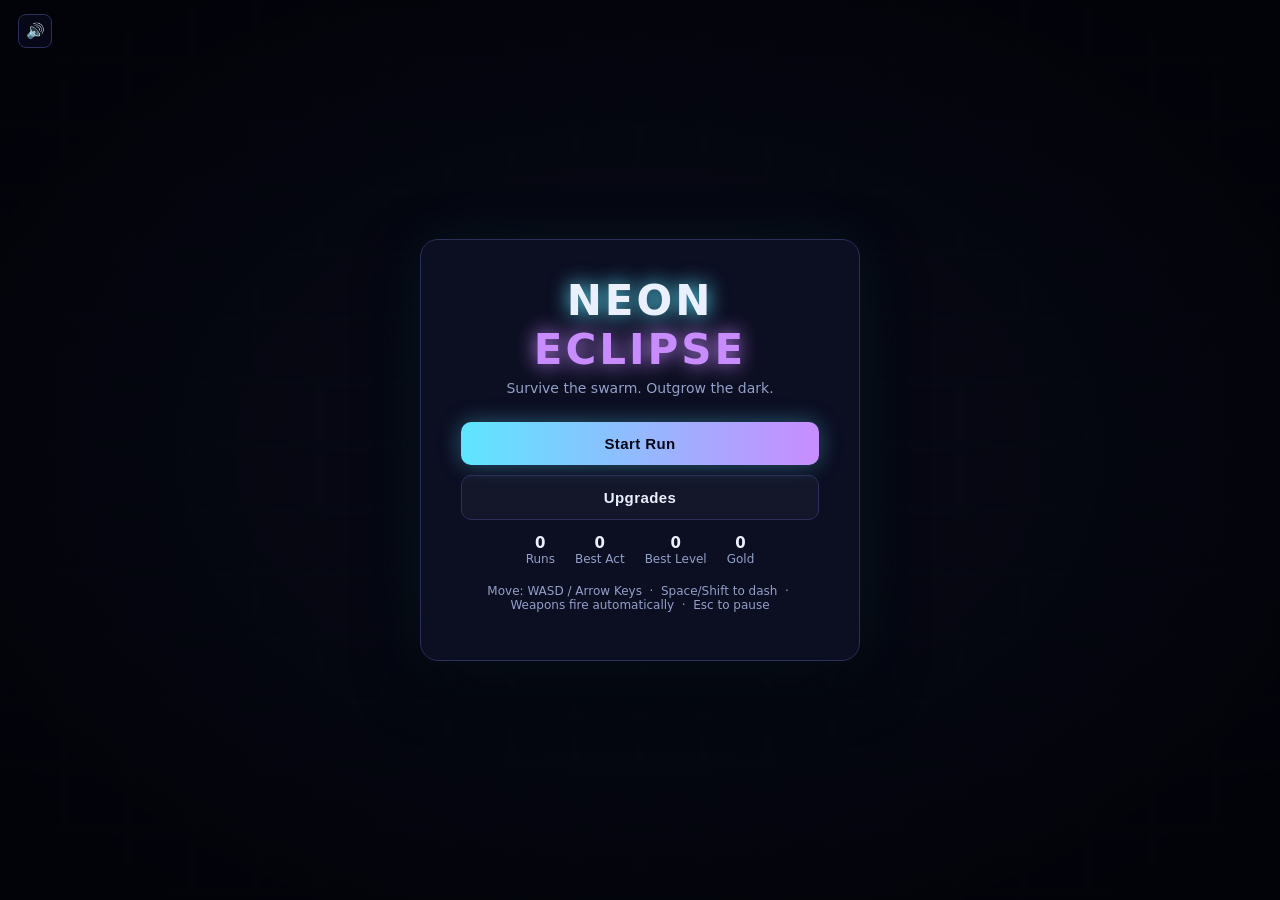
==== index.html @ 11a2ffda "Overhaul into a strategic roguelike: branching run map, elemental damage/status system, item tiers &" ====
<!doctype html>
<html lang="en">
<head>
<meta charset="UTF-8">
<meta name="viewport" content="width=device-width, initial-scale=1, viewport-fit=cover">
<title>Neon Eclipse</title>
<link rel="stylesheet" href="style.css">
</head>
<body>
  <canvas id="game-canvas"></canvas>

  <div id="vignette"></div>

  <!-- ===== HUD (during a run) ===== -->
  <div id="hud" class="hidden">
    <div id="hud-top">
      <div id="hp-wrap" class="bar-wrap">
        <div id="hp-bar" class="bar-fill hp"></div>
        <span id="hp-label" class="bar-label">100 / 100</span>
      </div>
      <div id="timer">0:00</div>
      <div id="gold-counter"><span class="coin">◈</span><span id="gold-val">0</span></div>
    </div>
    <div id="xp-wrap" class="bar-wrap thin">
      <div id="xp-bar" class="bar-fill xp"></div>
    </div>
    <div id="level-badge">Lv 1</div>
    <div id="run-progress" class="hidden"></div>
    <div id="weapon-tray"></div>
  </div>

  <div id="boss-banner" class="hidden"></div>
  <div id="kill-counter" class="hidden"></div>

  <!-- ===== Main Menu ===== -->
  <div id="screen-menu" class="screen">
    <div class="menu-card">
      <h1 class="title">NEON <span>ECLIPSE</span></h1>
      <p class="subtitle">Survive the swarm. Outgrow the dark.</p>
      <div class="menu-buttons">
        <button id="btn-play" class="btn btn-primary">Start Run</button>
        <button id="btn-shop" class="btn">Upgrades</button>
      </div>
      <div class="menu-stats" id="menu-stats"></div>
      <p class="controls-hint">Move: WASD / Arrow Keys &nbsp;·&nbsp; Space/Shift to dash &nbsp;·&nbsp; Weapons fire automatically &nbsp;·&nbsp; Esc to pause</p>
    </div>
  </div>

  <!-- ===== Character Select ===== -->
  <div id="screen-characters" class="screen hidden">
    <div class="menu-card wide">
      <h2>Choose your survivor</h2>
      <div id="character-list" class="character-list"></div>
      <button id="btn-back-chars" class="btn btn-ghost">Back</button>
    </div>
  </div>

  <!-- ===== Meta Shop ===== -->
  <div id="screen-shop" class="screen hidden">
    <div class="menu-card wide">
      <h2>Upgrades <span class="gold-title"><span class="coin">●</span><span id="shop-gold">0</span></span></h2>
      <div id="shop-list" class="shop-list"></div>
      <button id="btn-back-shop" class="btn btn-ghost">Back</button>
    </div>
  </div>

  <!-- ===== Generic choice modal (level-up / node reward / treasure / rest) ===== -->
  <div id="screen-choice" class="screen hidden">
    <div class="menu-card wide">
      <h2 id="choice-title">Choose</h2>
      <div id="choice-list" class="choice-list"></div>
    </div>
  </div>

  <!-- ===== Run map (node selection) ===== -->
  <div id="screen-map" class="screen hidden">
    <div class="menu-card wide">
      <h2 id="map-header">Act 1</h2>
      <div id="map-choices" class="node-list"></div>
    </div>
  </div>

  <!-- ===== In-run shop node ===== -->
  <div id="screen-node-shop" class="screen hidden">
    <div class="menu-card wide">
      <h2>Supply Cache <span class="gold-title"><span class="coin">◈</span><span id="node-shop-cores">0</span></span></h2>
      <div id="node-shop-list" class="shop-list"></div>
      <div class="menu-buttons" style="flex-direction:row; gap:10px;">
        <button id="btn-node-shop-reroll" class="btn">Reroll (◈ <span id="node-shop-reroll-cost">15</span>)</button>
        <button id="btn-node-shop-continue" class="btn btn-primary">Continue</button>
      </div>
    </div>
  </div>

  <!-- ===== Pause ===== -->
  <div id="screen-pause" class="screen hidden">
    <div class="menu-card">
      <h2>Paused</h2>
      <div class="menu-buttons">
        <button id="btn-resume" class="btn btn-primary">Resume</button>
        <button id="btn-quit" class="btn btn-ghost">Quit to Menu</button>
      </div>
    </div>
  </div>

  <!-- ===== Game Over / Victory ===== -->
  <div id="screen-end" class="screen hidden">
    <div class="menu-card">
      <h2 id="end-title">Run Complete</h2>
      <div id="end-stats" class="end-stats"></div>
      <div class="menu-buttons">
        <button id="btn-retry" class="btn btn-primary">Play Again</button>
        <button id="btn-end-menu" class="btn btn-ghost">Main Menu</button>
      </div>
    </div>
  </div>

  <button id="mute-btn" title="Toggle sound">🔊</button>

  <script type="module" src="src/main.js"></script>
</body>
</html>
---- style.css ----
:root {
  --bg: #05060f;
  --panel: #0d1024ee;
  --panel-border: #2a2f5c;
  --cyan: #5ee6ff;
  --purple: #c98cff;
  --pink: #ff5e8a;
  --orange: #ff8a5e;
  --gold: #ffd54a;
  --text: #eaf0ff;
  --text-dim: #93a0c9;
  font-family: 'Segoe UI', system-ui, -apple-system, sans-serif;
}

* { box-sizing: border-box; }

html, body {
  margin: 0;
  padding: 0;
  width: 100%;
  height: 100%;
  background: var(--bg);
  color: var(--text);
  overflow: hidden;
  user-select: none;
  -webkit-user-select: none;
}

#game-canvas {
  position: fixed;
  inset: 0;
  width: 100%;
  height: 100%;
  display: block;
  background: var(--bg);
}

#vignette {
  position: fixed;
  inset: 0;
  pointer-events: none;
  background: radial-gradient(ellipse at center, transparent 45%, rgba(0,0,0,0.55) 100%);
  z-index: 5;
}

.hidden { display: none !important; }

/* ---------- HUD ---------- */
#hud {
  position: fixed;
  top: 0; left: 0; right: 0;
  padding: 14px 18px;
  z-index: 10;
  pointer-events: none;
}

#hud-top {
  display: flex;
  align-items: center;
  gap: 14px;
  max-width: 640px;
  margin: 0 auto 6px;
}

.bar-wrap {
  position: relative;
  flex: 1;
  height: 22px;
  background: rgba(10, 12, 30, 0.75);
  border: 1px solid var(--panel-border);
  border-radius: 11px;
  overflow: hidden;
  box-shadow: 0 0 12px rgba(94, 230, 255, 0.08);
}
.bar-wrap.thin { height: 8px; max-width: 640px; margin: 0 auto; }

.bar-fill {
  height: 100%;
  width: 100%;
  transform-origin: left;
  transition: transform 0.25s ease-out;
}
.bar-fill.hp { background: linear-gradient(90deg, #ff5e8a, #ff8a5e); box-shadow: 0 0 10px #ff5e8a88; }
.bar-fill.xp { background: linear-gradient(90deg, #5ee6ff, #c98cff); box-shadow: 0 0 10px #5ee6ff88; }

.bar-label {
  position: absolute;
  inset: 0;
  display: flex;
  align-items: center;
  justify-content: center;
  font-size: 12px;
  font-weight: 600;
  text-shadow: 0 1px 2px #000;
}

#timer {
  font-variant-numeric: tabular-nums;
  font-weight: 700;
  font-size: 18px;
  letter-spacing: 0.5px;
  text-shadow: 0 0 8px var(--cyan);
  min-width: 56px;
  text-align: center;
}

#gold-counter {
  display: flex;
  align-items: center;
  gap: 5px;
  font-weight: 700;
  color: var(--gold);
  text-shadow: 0 0 6px #ffd54a66;
}
.coin { font-size: 12px; }

#level-badge {
  max-width: 640px;
  margin: 4px auto 0;
  font-size: 12px;
  font-weight: 700;
  color: var(--text-dim);
  letter-spacing: 0.5px;
}

#run-progress {
  max-width: 640px;
  margin: 2px auto 0;
  font-size: 11px;
  font-weight: 700;
  color: var(--purple);
  letter-spacing: 0.5px;
  text-align: right;
}

#weapon-tray {
  position: fixed;
  bottom: 16px;
  left: 50%;
  transform: translateX(-50%);
  display: flex;
  gap: 8px;
  z-index: 10;
}
.weapon-icon {
  width: 42px; height: 42px;
  border-radius: 10px;
  background: rgba(10,12,30,0.8);
  border: 1px solid var(--panel-border);
  display: flex; align-items: center; justify-content: center;
  position: relative;
  box-shadow: 0 0 10px rgba(94,230,255,0.1);
}
.weapon-icon .lvl {
  position: absolute; bottom: -4px; right: -4px;
  background: var(--purple); color: #1a1030;
  font-size: 10px; font-weight: 800;
  border-radius: 8px; padding: 1px 4px;
}
.weapon-icon.evolved { border-color: var(--gold); box-shadow: 0 0 14px #ffd54a99; }

/* ---------- Boss banner / kill counter ---------- */
#boss-banner {
  position: fixed;
  top: 90px; left: 50%;
  transform: translateX(-50%);
  z-index: 12;
  font-size: 26px;
  font-weight: 800;
  letter-spacing: 2px;
  color: var(--pink);
  text-shadow: 0 0 18px var(--pink), 0 0 4px #fff;
  animation: bossIn 0.6s ease-out, bossPulse 1.2s ease-in-out infinite 0.6s;
  pointer-events: none;
}
@keyframes bossIn { from { opacity: 0; transform: translateX(-50%) translateY(-20px) scale(0.8); } to { opacity: 1; transform: translateX(-50%) translateY(0) scale(1); } }
@keyframes bossPulse { 0%,100% { text-shadow: 0 0 18px var(--pink), 0 0 4px #fff; } 50% { text-shadow: 0 0 30px var(--pink), 0 0 8px #fff; } }

#kill-counter {
  position: fixed;
  top: 14px; right: 18px;
  z-index: 10;
  font-size: 12px;
  color: var(--text-dim);
  font-weight: 600;
}

/* ---------- Screens / menus ---------- */
.screen {
  position: fixed;
  inset: 0;
  z-index: 20;
  display: flex;
  align-items: center;
  justify-content: center;
  background: radial-gradient(ellipse at center, rgba(13,16,36,0.4), rgba(2,3,8,0.85));
  backdrop-filter: blur(3px);
  animation: fadeIn 0.25s ease-out;
}
@keyframes fadeIn { from { opacity: 0; } to { opacity: 1; } }

.menu-card {
  background: var(--panel);
  border: 1px solid var(--panel-border);
  border-radius: 18px;
  padding: 36px 40px;
  max-width: 440px;
  width: 90%;
  text-align: center;
  box-shadow: 0 0 60px rgba(94, 230, 255, 0.08), 0 20px 60px rgba(0,0,0,0.5);
}
.menu-card.wide { max-width: 620px; }

.title {
  font-size: 42px;
  font-weight: 800;
  letter-spacing: 3px;
  margin: 0 0 6px;
  color: var(--text);
  text-shadow: 0 0 20px var(--cyan);
}
.title span { color: var(--purple); text-shadow: 0 0 20px var(--purple); }

.subtitle { color: var(--text-dim); margin: 0 0 26px; font-size: 14px; }

h2 { margin: 0 0 20px; font-size: 22px; letter-spacing: 0.5px; }

.menu-buttons { display: flex; flex-direction: column; gap: 10px; margin-bottom: 10px; }

.btn {
  padding: 13px 20px;
  border-radius: 10px;
  border: 1px solid var(--panel-border);
  background: rgba(255,255,255,0.03);
  color: var(--text);
  font-size: 15px;
  font-weight: 700;
  letter-spacing: 0.4px;
  cursor: pointer;
  transition: transform 0.12s ease, box-shadow 0.12s ease, background 0.12s ease;
  pointer-events: all;
}
.btn:hover { transform: translateY(-1px); background: rgba(255,255,255,0.07); }
.btn:active { transform: translateY(0); }
.btn-primary {
  background: linear-gradient(90deg, var(--cyan), var(--purple));
  color: #060714;
  border: none;
  box-shadow: 0 0 22px rgba(94,230,255,0.35);
}
.btn-primary:hover { box-shadow: 0 0 30px rgba(94,230,255,0.55); }
.btn-ghost { background: transparent; color: var(--text-dim); border-color: transparent; margin-top: 6px; }
.btn-ghost:hover { color: var(--text); }

.btn:disabled { opacity: 0.4; cursor: not-allowed; transform: none !important; box-shadow: none !important; }

.controls-hint { color: var(--text-dim); font-size: 12px; margin-top: 18px; }

.menu-stats { display: flex; justify-content: center; gap: 20px; margin: 14px 0 4px; font-size: 12px; color: var(--text-dim); }
.menu-stats b { color: var(--text); display: block; font-size: 15px; }

/* ---------- Character select ---------- */
.character-list { display: grid; grid-template-columns: repeat(3, 1fr); gap: 12px; margin-bottom: 16px; }
.char-card {
  border: 1px solid var(--panel-border);
  border-radius: 12px;
  padding: 16px 10px;
  cursor: pointer;
  transition: transform 0.12s ease, border-color 0.12s ease;
  pointer-events: all;
}
.char-card:hover { transform: translateY(-3px); border-color: var(--cyan); }
.char-swatch { width: 44px; height: 44px; border-radius: 50%; margin: 0 auto 10px; }
.char-card h3 { margin: 0 0 4px; font-size: 15px; }
.char-card p { margin: 0; font-size: 11px; color: var(--text-dim); }

/* ---------- Shop ---------- */
.shop-list { display: flex; flex-direction: column; gap: 8px; margin-bottom: 16px; max-height: 50vh; overflow-y: auto; }
.shop-row {
  display: flex; align-items: center; justify-content: space-between;
  border: 1px solid var(--panel-border);
  border-radius: 10px;
  padding: 10px 14px;
}
.shop-row-info { text-align: left; }
.shop-row-info b { font-size: 14px; }
.shop-row-info p { margin: 2px 0 0; font-size: 11px; color: var(--text-dim); }
.shop-row-level { font-size: 11px; color: var(--text-dim); margin-right: 10px; white-space: nowrap; }
.shop-buy { min-width: 88px; padding: 8px 10px; font-size: 12px; }

/* ---------- Level-up choices ---------- */
.choice-list { display: flex; flex-direction: column; gap: 10px; }
.choice-card {
  display: flex; align-items: center; gap: 14px;
  border: 1px solid var(--panel-border);
  border-radius: 12px;
  padding: 14px 16px;
  cursor: pointer;
  text-align: left;
  transition: transform 0.12s ease, border-color 0.12s ease, background 0.12s ease;
  pointer-events: all;
  background: rgba(255,255,255,0.02);
}
.choice-card:hover { transform: translateX(4px); border-color: var(--cyan); background: rgba(94,230,255,0.06); }
.choice-icon {
  width: 40px; height: 40px; flex-shrink: 0;
  border-radius: 10px;
  display: flex; align-items: center; justify-content: center;
  font-weight: 800; font-size: 15px;
  background: rgba(255,255,255,0.05);
}
.choice-text b { display: block; font-size: 15px; }
.choice-text .sub { font-size: 11px; color: var(--purple); font-weight: 700; }
.choice-text p { margin: 2px 0 0; font-size: 12px; color: var(--text-dim); }

/* ---------- Run map (node selection) ---------- */
.node-list { display: grid; grid-template-columns: repeat(3, 1fr); gap: 12px; }
.node-card {
  border: 1px solid var(--panel-border);
  border-radius: 12px;
  padding: 20px 12px;
  cursor: pointer;
  text-align: center;
  transition: transform 0.12s ease, border-color 0.12s ease, background 0.12s ease;
  pointer-events: all;
  background: rgba(255,255,255,0.02);
  display: flex; flex-direction: column; align-items: center; gap: 8px;
}
.node-card:hover { transform: translateY(-3px); border-color: var(--cyan); background: rgba(94,230,255,0.06); }
.node-icon {
  width: 44px; height: 44px;
  border-radius: 50%;
  border: 1px solid;
  display: flex; align-items: center; justify-content: center;
  font-weight: 800; font-size: 18px;
}
.node-card b { font-size: 14px; }
.node-type { font-size: 10px; text-transform: uppercase; letter-spacing: 1px; color: var(--text-dim); }

@media (max-width: 560px) {
  .node-list { grid-template-columns: 1fr; }
}

/* ---------- End screen ---------- */
.end-stats { display: grid; grid-template-columns: 1fr 1fr; gap: 10px 20px; margin-bottom: 20px; }
.end-stats div { font-size: 12px; color: var(--text-dim); }
.end-stats b { display: block; font-size: 18px; color: var(--text); }

#mute-btn {
  position: fixed; top: 14px; left: 18px; z-index: 30;
  background: rgba(10,12,30,0.7); border: 1px solid var(--panel-border);
  border-radius: 8px; width: 34px; height: 34px; cursor: pointer; font-size: 15px;
  color: var(--text);
}

@media (max-width: 560px) {
  .character-list { grid-template-columns: repeat(3, 1fr); gap: 8px; }
  .menu-card { padding: 26px 20px; }
  .title { font-size: 32px; }
}
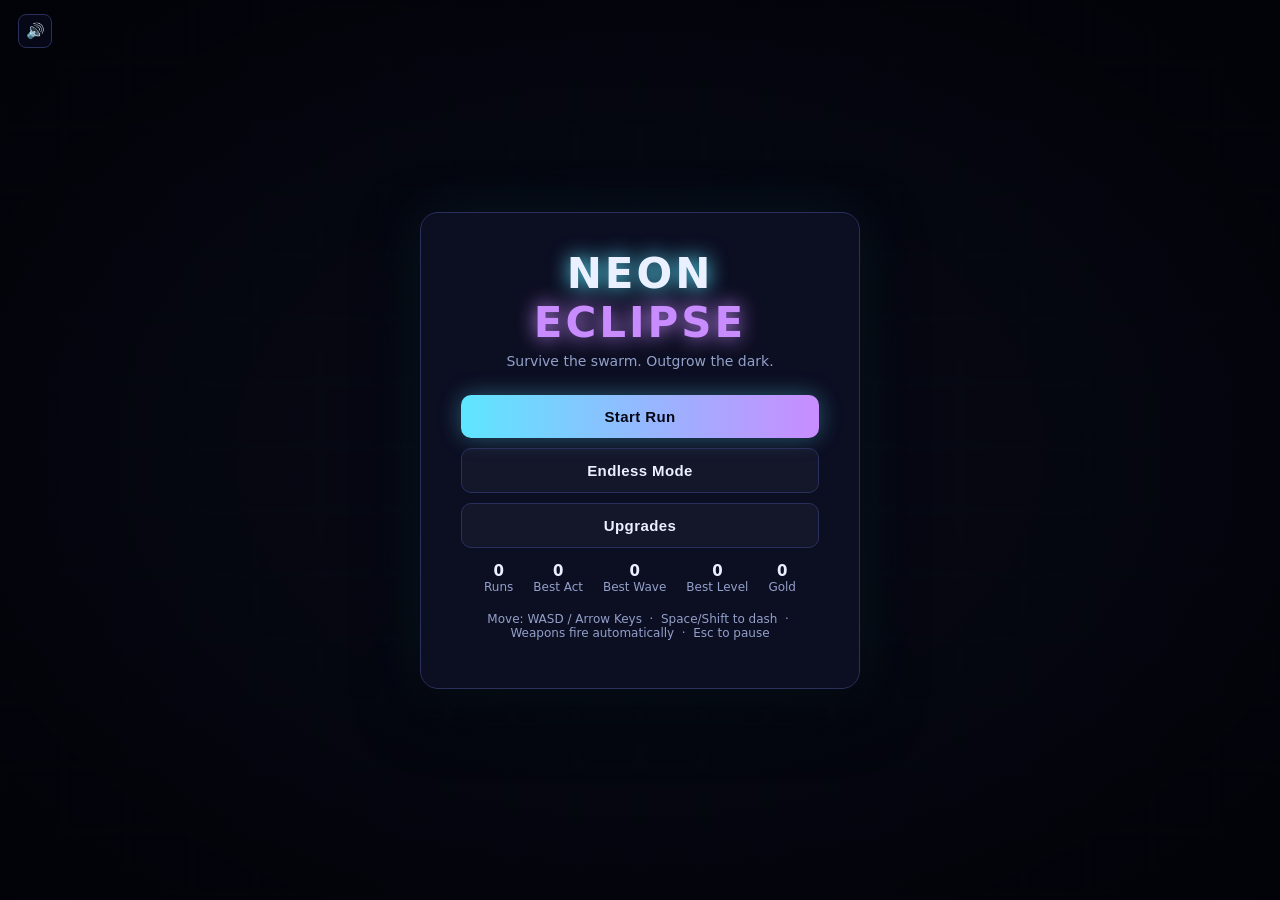
==== commit b6d80a6a: "Add Endless Mode: infinite waves with a between-wave upgrade shop Adds a second run mode alongside t" ====
--- a/index.html
+++ b/index.html
@@ -39,6 +39,7 @@
       <p class="subtitle">Survive the swarm. Outgrow the dark.</p>
       <div class="menu-buttons">
         <button id="btn-play" class="btn btn-primary">Start Run</button>
+        <button id="btn-endless" class="btn">Endless Mode</button>
         <button id="btn-shop" class="btn">Upgrades</button>
       </div>
       <div class="menu-stats" id="menu-stats"></div>
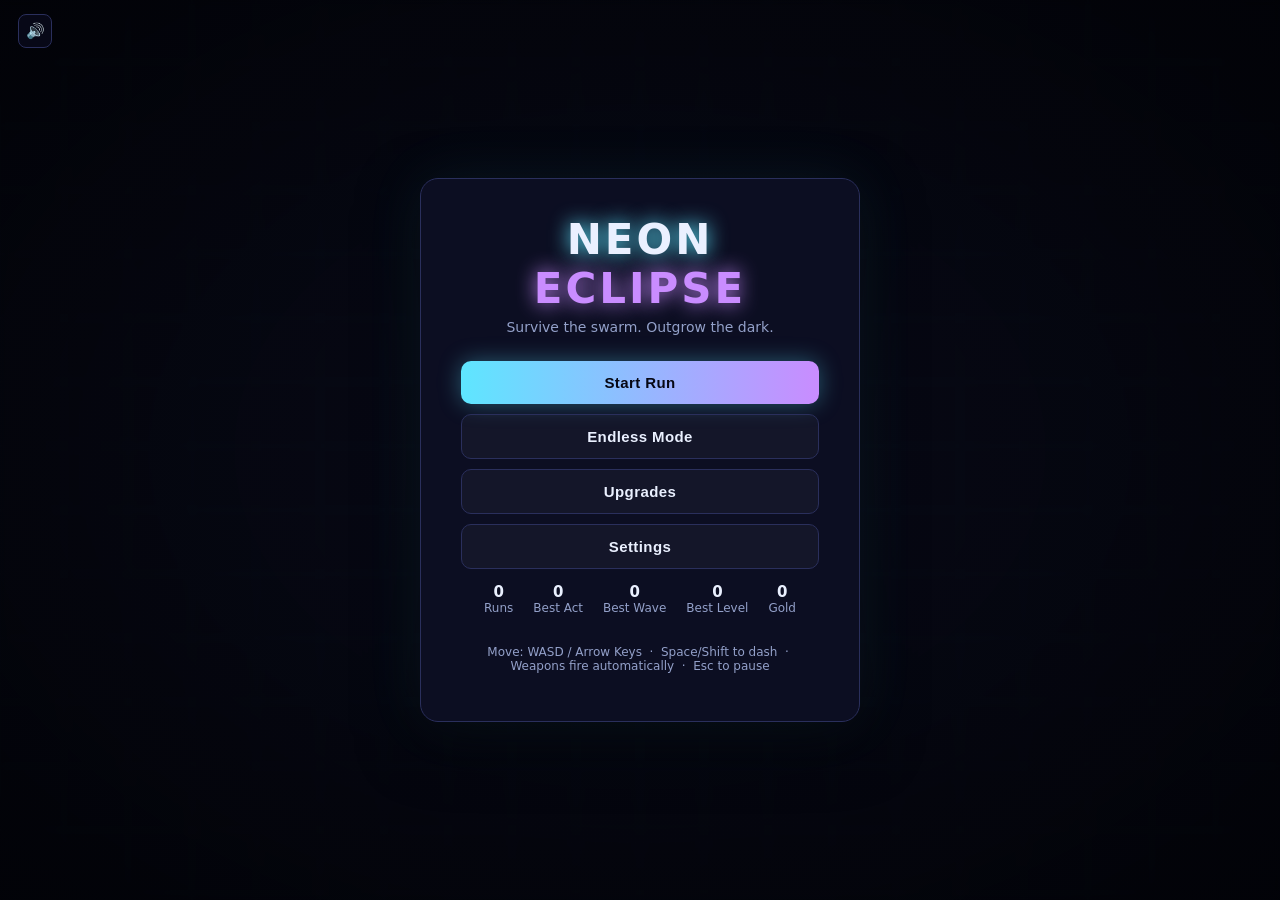
==== commit 19e25a1f: "Scout 20 genre-peer games, list 50 improvements, implement a safe subset Research: docs/genre-scout-" ====
--- a/index.html
+++ b/index.html
@@ -41,8 +41,10 @@
         <button id="btn-play" class="btn btn-primary">Start Run</button>
         <button id="btn-endless" class="btn">Endless Mode</button>
         <button id="btn-shop" class="btn">Upgrades</button>
+        <button id="btn-settings" class="btn">Settings</button>
       </div>
       <div class="menu-stats" id="menu-stats"></div>
+      <div class="history-list" id="menu-history"></div>
       <p class="controls-hint">Move: WASD / Arrow Keys &nbsp;·&nbsp; Space/Shift to dash &nbsp;·&nbsp; Weapons fire automatically &nbsp;·&nbsp; Esc to pause</p>
     </div>
   </div>
@@ -93,12 +95,22 @@
     </div>
   </div>
 
+  <!-- ===== Settings ===== -->
+  <div id="screen-settings" class="screen hidden">
+    <div class="menu-card wide">
+      <h2>Settings</h2>
+      <div id="settings-list" class="settings-list"></div>
+      <button id="btn-back-settings" class="btn btn-ghost">Back</button>
+    </div>
+  </div>
+
   <!-- ===== Pause ===== -->
   <div id="screen-pause" class="screen hidden">
     <div class="menu-card">
       <h2>Paused</h2>
       <div class="menu-buttons">
         <button id="btn-resume" class="btn btn-primary">Resume</button>
+        <button id="btn-pause-settings" class="btn">Settings</button>
         <button id="btn-quit" class="btn btn-ghost">Quit to Menu</button>
       </div>
     </div>
--- a/style.css
+++ b/style.css
@@ -41,7 +41,13 @@
   pointer-events: none;
   background: radial-gradient(ellipse at center, transparent 45%, rgba(0,0,0,0.55) 100%);
   z-index: 5;
-}
+  transition: background 0.3s ease;
+}
+body.low-hp #vignette {
+  background: radial-gradient(ellipse at center, transparent 32%, rgba(180,10,40,0.6) 100%);
+  animation: lowHpPulse 1s ease-in-out infinite;
+}
+@keyframes lowHpPulse { 0%, 100% { opacity: 1; } 50% { opacity: 0.75; } }
 
 .hidden { display: none !important; }
 
@@ -341,6 +347,26 @@
   .node-list { grid-template-columns: 1fr; }
 }
 
+/* ---------- Settings ---------- */
+.settings-list { display: flex; flex-direction: column; gap: 14px; margin-bottom: 18px; }
+.settings-row { display: flex; align-items: center; justify-content: space-between; gap: 16px; text-align: left; }
+.settings-row label { font-size: 13px; color: var(--text-dim); font-weight: 600; flex-shrink: 0; }
+.settings-row input[type="range"] { width: 160px; accent-color: var(--cyan); }
+.settings-toggle-group { display: flex; gap: 6px; }
+.settings-toggle-group .btn { padding: 7px 12px; font-size: 12px; }
+.settings-toggle-group .btn.active { background: linear-gradient(90deg, var(--cyan), var(--purple)); color: #060714; border-color: transparent; }
+
+/* ---------- Run history (main menu) ---------- */
+.history-list { display: flex; flex-direction: column; gap: 4px; margin: 12px 0 0; max-height: 130px; overflow-y: auto; }
+.history-row {
+  display: grid; grid-template-columns: 1fr 1fr 0.6fr 0.7fr;
+  gap: 8px; font-size: 11px; color: var(--text-dim);
+  border: 1px solid var(--panel-border); border-radius: 8px;
+  padding: 6px 10px;
+}
+.history-mode { color: var(--text); font-weight: 700; }
+.history-gold { color: var(--gold); text-align: right; }
+
 /* ---------- End screen ---------- */
 .end-stats { display: grid; grid-template-columns: 1fr 1fr; gap: 10px 20px; margin-bottom: 20px; }
 .end-stats div { font-size: 12px; color: var(--text-dim); }
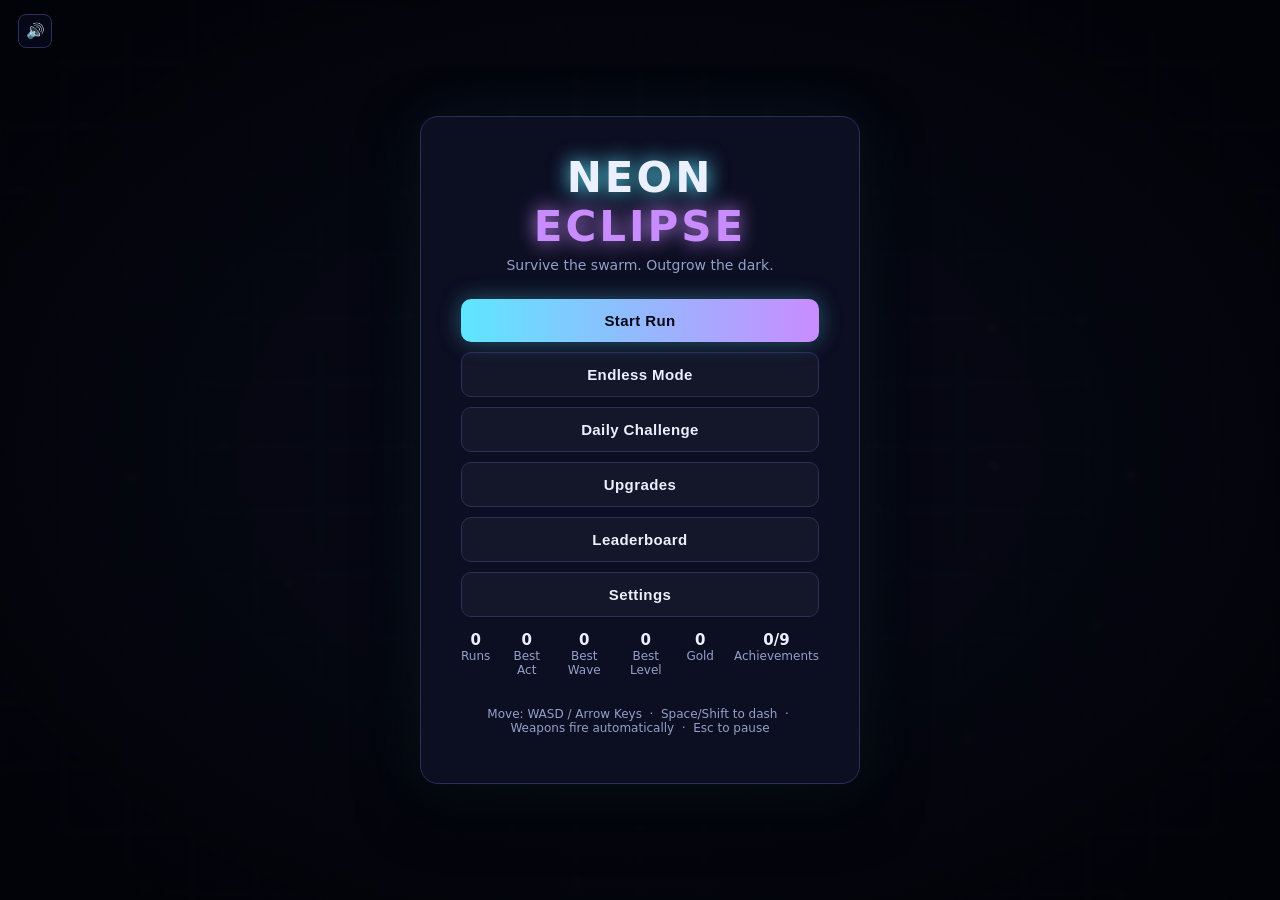
==== commit eca9b66f: "Implement batches 4-6 of remaining backlog: accessibility, meta systems, input Continues closing out" ====
--- a/index.html
+++ b/index.html
@@ -27,6 +27,8 @@
     <div id="level-badge">Lv 1</div>
     <div id="run-progress" class="hidden"></div>
     <div id="weapon-tray"></div>
+    <button id="btn-build-summary" class="hud-icon-btn">≡</button>
+    <div id="build-summary-panel" class="hidden"></div>
   </div>
 
   <div id="boss-banner" class="hidden"></div>
@@ -40,7 +42,9 @@
       <div class="menu-buttons">
         <button id="btn-play" class="btn btn-primary">Start Run</button>
         <button id="btn-endless" class="btn">Endless Mode</button>
+        <button id="btn-daily" class="btn">Daily Challenge</button>
         <button id="btn-shop" class="btn">Upgrades</button>
+        <button id="btn-leaderboard" class="btn">Leaderboard</button>
         <button id="btn-settings" class="btn">Settings</button>
       </div>
       <div class="menu-stats" id="menu-stats"></div>
@@ -53,6 +57,7 @@
   <div id="screen-characters" class="screen hidden">
     <div class="menu-card wide">
       <h2>Choose your survivor</h2>
+      <button id="btn-seed" class="btn btn-ghost seed-btn">Seed: Random</button>
       <div id="character-list" class="character-list"></div>
       <button id="btn-back-chars" class="btn btn-ghost">Back</button>
     </div>
@@ -100,7 +105,28 @@
     <div class="menu-card wide">
       <h2>Settings</h2>
       <div id="settings-list" class="settings-list"></div>
-      <button id="btn-back-settings" class="btn btn-ghost">Back</button>
+      <div class="menu-buttons" style="flex-direction:row; gap:10px;">
+        <button id="btn-balance" class="btn btn-ghost">Balance Stats (dev)</button>
+        <button id="btn-back-settings" class="btn btn-ghost">Back</button>
+      </div>
+    </div>
+  </div>
+
+  <!-- ===== Leaderboard ===== -->
+  <div id="screen-leaderboard" class="screen hidden">
+    <div class="menu-card wide">
+      <h2>Best Runs</h2>
+      <div id="leaderboard-list" class="shop-list"></div>
+      <button id="btn-back-leaderboard" class="btn btn-ghost">Back</button>
+    </div>
+  </div>
+
+  <!-- ===== Balance dashboard (dev-only pick-frequency stats) ===== -->
+  <div id="screen-balance" class="screen hidden">
+    <div class="menu-card wide">
+      <h2>Pick Frequency (dev)</h2>
+      <div id="balance-list" class="shop-list"></div>
+      <button id="btn-back-balance" class="btn btn-ghost">Back</button>
     </div>
   </div>
 
@@ -129,6 +155,7 @@
   </div>
 
   <button id="mute-btn" title="Toggle sound">🔊</button>
+  <div id="tooltip" class="hidden"></div>
 
   <script type="module" src="src/main.js"></script>
 </body>
--- a/style.css
+++ b/style.css
@@ -9,6 +9,7 @@
   --gold: #ffd54a;
   --text: #eaf0ff;
   --text-dim: #93a0c9;
+  --biome-tint: transparent;
   font-family: 'Segoe UI', system-ui, -apple-system, sans-serif;
 }
 
@@ -39,7 +40,9 @@
   position: fixed;
   inset: 0;
   pointer-events: none;
-  background: radial-gradient(ellipse at center, transparent 45%, rgba(0,0,0,0.55) 100%);
+  background:
+    radial-gradient(ellipse at center, transparent 45%, rgba(0,0,0,0.55) 100%),
+    radial-gradient(ellipse at center, transparent 55%, var(--biome-tint) 100%);
   z-index: 5;
   transition: background 0.3s ease;
 }
@@ -164,6 +167,59 @@
   border-radius: 8px; padding: 1px 4px;
 }
 .weapon-icon.evolved { border-color: var(--gold); box-shadow: 0 0 14px #ffd54a99; }
+.weapon-icon { pointer-events: all; cursor: default; }
+
+#tooltip {
+  position: fixed;
+  z-index: 40;
+  pointer-events: none;
+  background: var(--panel);
+  border: 1px solid var(--panel-border);
+  border-radius: 8px;
+  padding: 8px 10px;
+  font-size: 12px;
+  line-height: 1.4;
+  white-space: pre-line;
+  max-width: 220px;
+  box-shadow: 0 6px 20px rgba(0,0,0,0.4);
+}
+
+.hud-icon-btn {
+  position: fixed;
+  bottom: 16px;
+  right: 18px;
+  z-index: 10;
+  width: 34px; height: 34px;
+  border-radius: 8px;
+  background: rgba(10,12,30,0.7);
+  border: 1px solid var(--panel-border);
+  color: var(--text);
+  font-size: 16px;
+  cursor: pointer;
+  pointer-events: all;
+}
+#build-summary-panel {
+  position: fixed;
+  bottom: 58px; right: 18px;
+  z-index: 10;
+  width: 220px;
+  max-height: 40vh;
+  overflow-y: auto;
+  background: var(--panel);
+  border: 1px solid var(--panel-border);
+  border-radius: 10px;
+  padding: 12px 14px;
+  pointer-events: all;
+}
+#build-summary-panel h4 { margin: 0 0 8px; font-size: 13px; }
+.build-summary-row {
+  display: flex; align-items: center; gap: 8px;
+  font-size: 12px;
+  padding: 4px 0;
+  border-bottom: 1px solid rgba(255,255,255,0.06);
+}
+.build-summary-row b { flex: 1; }
+.build-summary-row .sub { color: var(--text-dim); font-size: 11px; }
 
 /* ---------- Boss banner / kill counter ---------- */
 #boss-banner {
@@ -212,6 +268,8 @@
   padding: 36px 40px;
   max-width: 440px;
   width: 90%;
+  max-height: 92vh;
+  overflow-y: auto;
   text-align: center;
   box-shadow: 0 0 60px rgba(94, 230, 255, 0.08), 0 20px 60px rgba(0,0,0,0.5);
 }
@@ -276,7 +334,12 @@
   pointer-events: all;
 }
 .char-card:hover { transform: translateY(-3px); border-color: var(--cyan); }
-.char-swatch { width: 44px; height: 44px; border-radius: 50%; margin: 0 auto 10px; }
+.seed-btn { margin-bottom: 14px; font-size: 12px; padding: 8px 14px; }
+.char-swatch {
+  width: 44px; height: 44px; border-radius: 50%; margin: 0 auto 10px;
+  background: rgba(255,255,255,0.04);
+  display: flex; align-items: center; justify-content: center;
+}
 .char-card h3 { margin: 0 0 4px; font-size: 15px; }
 .char-card p { margin: 0; font-size: 11px; color: var(--text-dim); }
 
@@ -348,13 +411,14 @@
 }
 
 /* ---------- Settings ---------- */
-.settings-list { display: flex; flex-direction: column; gap: 14px; margin-bottom: 18px; }
+.settings-list { display: flex; flex-direction: column; gap: 14px; margin-bottom: 18px; max-height: 56vh; overflow-y: auto; padding-right: 4px; }
 .settings-row { display: flex; align-items: center; justify-content: space-between; gap: 16px; text-align: left; }
 .settings-row label { font-size: 13px; color: var(--text-dim); font-weight: 600; flex-shrink: 0; }
 .settings-row input[type="range"] { width: 160px; accent-color: var(--cyan); }
 .settings-toggle-group { display: flex; gap: 6px; }
 .settings-toggle-group .btn { padding: 7px 12px; font-size: 12px; }
 .settings-toggle-group .btn.active { background: linear-gradient(90deg, var(--cyan), var(--purple)); color: #060714; border-color: transparent; }
+.settings-subheading { font-size: 11px; text-transform: uppercase; letter-spacing: 1px; color: var(--text-dim); margin: 6px 0 -4px; text-align: left; }
 
 /* ---------- Run history (main menu) ---------- */
 .history-list { display: flex; flex-direction: column; gap: 4px; margin: 12px 0 0; max-height: 130px; overflow-y: auto; }
@@ -372,6 +436,27 @@
 .end-stats div { font-size: 12px; color: var(--text-dim); }
 .end-stats b { display: block; font-size: 18px; color: var(--text); }
 
+.achievement-banner {
+  display: flex; flex-direction: column; gap: 6px;
+  padding: 10px 14px;
+  border: 1px solid var(--gold);
+  border-radius: 10px;
+  background: rgba(255, 213, 74, 0.08);
+  font-size: 12px;
+  text-align: left;
+}
+.achievement-banner b { color: var(--gold); }
+
+.end-extras { display: flex; flex-direction: column; gap: 10px; margin: -8px 0 20px; }
+.stat-graph {
+  border: 1px solid var(--panel-border);
+  border-radius: 10px;
+  padding: 8px 10px 4px;
+  text-align: left;
+}
+.stat-graph-label { font-size: 10px; text-transform: uppercase; letter-spacing: 0.5px; color: var(--text-dim); margin-bottom: 4px; }
+.stat-graph svg { width: 100%; height: 50px; display: block; }
+
 #mute-btn {
   position: fixed; top: 14px; left: 18px; z-index: 30;
   background: rgba(10,12,30,0.7); border: 1px solid var(--panel-border);
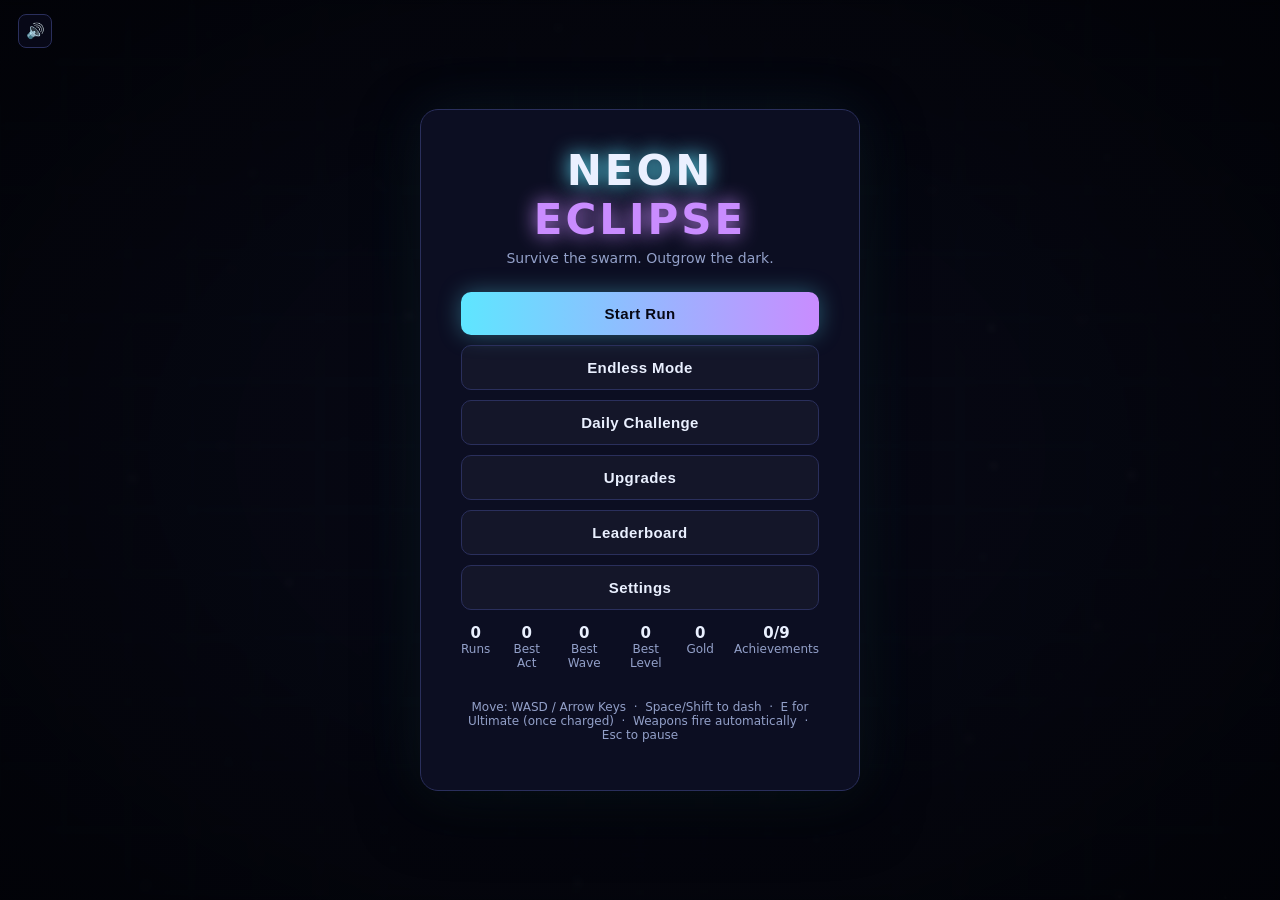
==== commit 60dd211e: "Close out the improvement backlog: run structure and combat systems (49/50) Final batch per explicit" ====
--- a/index.html
+++ b/index.html
@@ -25,6 +25,7 @@
       <div id="xp-bar" class="bar-fill xp"></div>
     </div>
     <div id="level-badge">Lv 1</div>
+    <div id="ult-badge">ULT 0%</div>
     <div id="run-progress" class="hidden"></div>
     <div id="weapon-tray"></div>
     <button id="btn-build-summary" class="hud-icon-btn">≡</button>
@@ -49,7 +50,7 @@
       </div>
       <div class="menu-stats" id="menu-stats"></div>
       <div class="history-list" id="menu-history"></div>
-      <p class="controls-hint">Move: WASD / Arrow Keys &nbsp;·&nbsp; Space/Shift to dash &nbsp;·&nbsp; Weapons fire automatically &nbsp;·&nbsp; Esc to pause</p>
+      <p class="controls-hint">Move: WASD / Arrow Keys &nbsp;·&nbsp; Space/Shift to dash &nbsp;·&nbsp; E for Ultimate (once charged) &nbsp;·&nbsp; Weapons fire automatically &nbsp;·&nbsp; Esc to pause</p>
     </div>
   </div>
 
--- a/style.css
+++ b/style.css
@@ -132,6 +132,18 @@
   letter-spacing: 0.5px;
 }
 
+#ult-badge {
+  max-width: 640px;
+  margin: 2px auto 0;
+  font-size: 11px;
+  font-weight: 700;
+  color: var(--purple);
+  letter-spacing: 0.5px;
+  text-align: center;
+}
+#ult-badge.ready { color: var(--gold); animation: ultPulse 1.2s ease-in-out infinite; }
+@keyframes ultPulse { 0%, 100% { text-shadow: 0 0 6px var(--gold); } 50% { text-shadow: 0 0 14px var(--gold); } }
+
 #run-progress {
   max-width: 640px;
   margin: 2px auto 0;
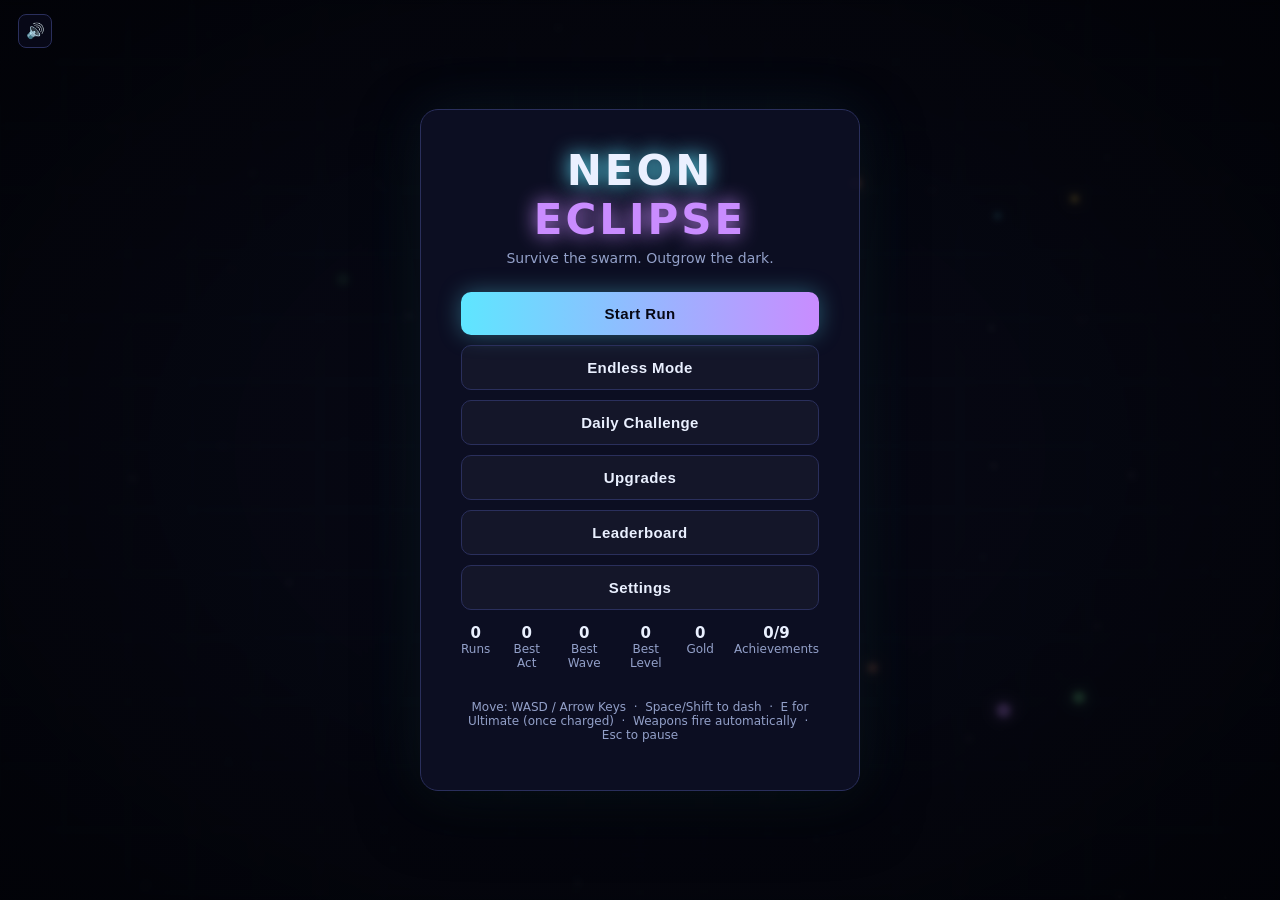
==== commit 65422dd6: "Add weapon combo system and 10 engagement improvements Weapon combos: 5 combos (Overload Discharge, " ====
--- a/index.html
+++ b/index.html
@@ -150,6 +150,7 @@
       <div id="end-stats" class="end-stats"></div>
       <div class="menu-buttons">
         <button id="btn-retry" class="btn btn-primary">Play Again</button>
+        <button id="btn-download-card" class="btn btn-ghost">Download Run Card</button>
         <button id="btn-end-menu" class="btn btn-ghost">Main Menu</button>
       </div>
     </div>
--- a/style.css
+++ b/style.css
@@ -232,6 +232,11 @@
 }
 .build-summary-row b { flex: 1; }
 .build-summary-row .sub { color: var(--text-dim); font-size: 11px; }
+.build-summary-row.combo-row.active {
+  color: #ffd54a;
+  border-bottom-color: rgba(255, 213, 74, 0.3);
+}
+.build-summary-row.combo-row.active b { color: #ffd54a; }
 
 /* ---------- Boss banner / kill counter ---------- */
 #boss-banner {
@@ -257,6 +262,12 @@
   font-size: 12px;
   color: var(--text-dim);
   font-weight: 600;
+  transition: color 0.2s, text-shadow 0.2s;
+}
+#kill-counter.streak-hot {
+  color: #ffd54a;
+  text-shadow: 0 0 10px rgba(255, 213, 74, 0.7);
+  animation: bossPulse 0.6s infinite;
 }
 
 /* ---------- Screens / menus ---------- */
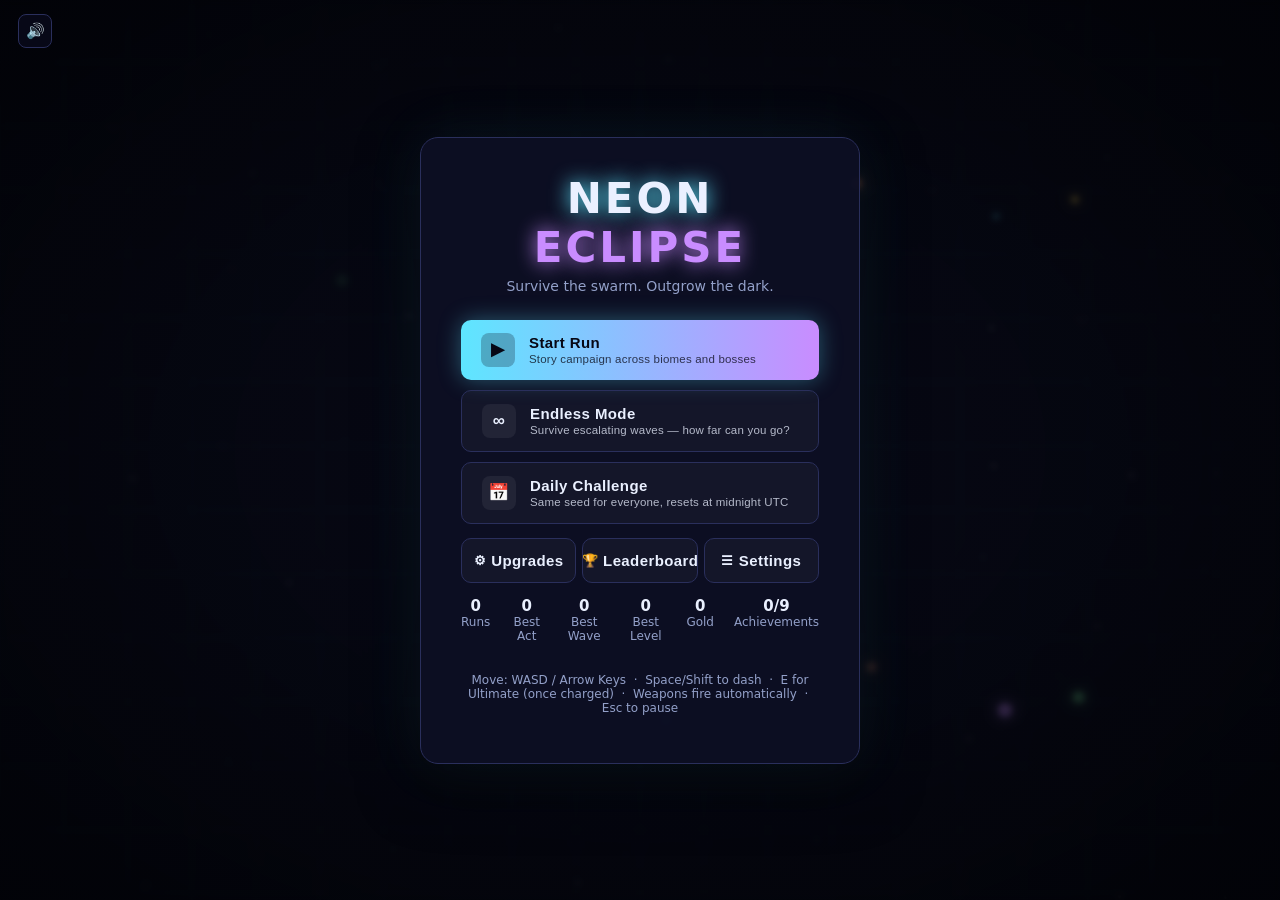
==== commit 7efb658d: "Redesign main menu and tab the settings screen Main menu: mode buttons (Start Run/Endless/Daily) now" ====
--- a/index.html
+++ b/index.html
@@ -40,13 +40,24 @@
     <div class="menu-card">
       <h1 class="title">NEON <span>ECLIPSE</span></h1>
       <p class="subtitle">Survive the swarm. Outgrow the dark.</p>
-      <div class="menu-buttons">
-        <button id="btn-play" class="btn btn-primary">Start Run</button>
-        <button id="btn-endless" class="btn">Endless Mode</button>
-        <button id="btn-daily" class="btn">Daily Challenge</button>
-        <button id="btn-shop" class="btn">Upgrades</button>
-        <button id="btn-leaderboard" class="btn">Leaderboard</button>
-        <button id="btn-settings" class="btn">Settings</button>
+      <div class="mode-buttons">
+        <button id="btn-play" class="btn btn-primary mode-btn">
+          <span class="mode-glyph">▶</span>
+          <span class="mode-text"><b>Start Run</b><small>Story campaign across biomes and bosses</small></span>
+        </button>
+        <button id="btn-endless" class="btn mode-btn">
+          <span class="mode-glyph">∞</span>
+          <span class="mode-text"><b>Endless Mode</b><small>Survive escalating waves — how far can you go?</small></span>
+        </button>
+        <button id="btn-daily" class="btn mode-btn">
+          <span class="mode-glyph">📅</span>
+          <span class="mode-text"><b>Daily Challenge</b><small>Same seed for everyone, resets at midnight UTC</small></span>
+        </button>
+      </div>
+      <div class="menu-buttons secondary-row">
+        <button id="btn-shop" class="btn icon-btn" title="Upgrades"><span>⚙</span>Upgrades</button>
+        <button id="btn-leaderboard" class="btn icon-btn" title="Leaderboard"><span>🏆</span>Leaderboard</button>
+        <button id="btn-settings" class="btn icon-btn" title="Settings"><span>☰</span>Settings</button>
       </div>
       <div class="menu-stats" id="menu-stats"></div>
       <div class="history-list" id="menu-history"></div>
@@ -105,6 +116,7 @@
   <div id="screen-settings" class="screen hidden">
     <div class="menu-card wide">
       <h2>Settings</h2>
+      <div id="settings-tabs" class="settings-tabs"></div>
       <div id="settings-list" class="settings-list"></div>
       <div class="menu-buttons" style="flex-direction:row; gap:10px;">
         <button id="btn-balance" class="btn btn-ghost">Balance Stats (dev)</button>
--- a/style.css
+++ b/style.css
@@ -314,6 +314,38 @@
 
 .menu-buttons { display: flex; flex-direction: column; gap: 10px; margin-bottom: 10px; }
 
+.mode-buttons { display: flex; flex-direction: column; gap: 10px; margin-bottom: 14px; }
+.mode-btn {
+  display: flex; align-items: center; gap: 14px;
+  text-align: left;
+  padding: 12px 18px;
+}
+.mode-glyph {
+  flex-shrink: 0;
+  width: 34px; height: 34px;
+  display: flex; align-items: center; justify-content: center;
+  font-size: 17px;
+  border-radius: 8px;
+  background: rgba(255,255,255,0.06);
+}
+.btn-primary .mode-glyph { background: rgba(6,7,20,0.25); }
+.mode-text { display: flex; flex-direction: column; gap: 2px; }
+.mode-text b { font-size: 15px; }
+.mode-text small { font-size: 11.5px; font-weight: 500; opacity: 0.75; letter-spacing: 0.2px; }
+
+.secondary-row { flex-direction: row; gap: 6px; margin-bottom: 14px; }
+.icon-btn {
+  flex: 1;
+  min-width: 0;
+  display: flex; align-items: center; justify-content: center; gap: 5px;
+  font-size: 11px;
+  padding: 10px 4px;
+  white-space: nowrap;
+  overflow: hidden;
+  text-overflow: ellipsis;
+}
+.icon-btn span { font-size: 13px; flex-shrink: 0; }
+
 .btn {
   padding: 13px 20px;
   border-radius: 10px;
@@ -434,14 +466,19 @@
 }
 
 /* ---------- Settings ---------- */
-.settings-list { display: flex; flex-direction: column; gap: 14px; margin-bottom: 18px; max-height: 56vh; overflow-y: auto; padding-right: 4px; }
+.settings-tabs { display: flex; justify-content: center; gap: 6px; margin-bottom: 18px; border-bottom: 1px solid var(--panel-border); padding-bottom: 14px; }
+.settings-tabs .btn { padding: 8px 18px; font-size: 13px; }
+.settings-list { display: flex; flex-direction: column; gap: 14px; margin-bottom: 18px; min-height: 300px; max-height: 56vh; overflow-y: auto; padding-right: 4px; }
 .settings-row { display: flex; align-items: center; justify-content: space-between; gap: 16px; text-align: left; }
 .settings-row label { font-size: 13px; color: var(--text-dim); font-weight: 600; flex-shrink: 0; }
 .settings-row input[type="range"] { width: 160px; accent-color: var(--cyan); }
+.settings-slider-wrap { display: flex; align-items: center; gap: 10px; }
+.settings-slider-value { font-size: 12px; color: var(--text-dim); width: 34px; text-align: right; font-variant-numeric: tabular-nums; }
 .settings-toggle-group { display: flex; gap: 6px; }
 .settings-toggle-group .btn { padding: 7px 12px; font-size: 12px; }
 .settings-toggle-group .btn.active { background: linear-gradient(90deg, var(--cyan), var(--purple)); color: #060714; border-color: transparent; }
 .settings-subheading { font-size: 11px; text-transform: uppercase; letter-spacing: 1px; color: var(--text-dim); margin: 6px 0 -4px; text-align: left; }
+.settings-hint { font-size: 12px; color: var(--text-dim); text-align: left; margin: 0 0 4px; }
 
 /* ---------- Run history (main menu) ---------- */
 .history-list { display: flex; flex-direction: column; gap: 4px; margin: 12px 0 0; max-height: 130px; overflow-y: auto; }
@@ -491,4 +528,8 @@
   .character-list { grid-template-columns: repeat(3, 1fr); gap: 8px; }
   .menu-card { padding: 26px 20px; }
   .title { font-size: 32px; }
-}
+  .secondary-row { flex-direction: column; }
+  .icon-btn { white-space: normal; }
+  .settings-row { flex-wrap: wrap; }
+  .settings-row input[type="range"] { width: 120px; }
+}
